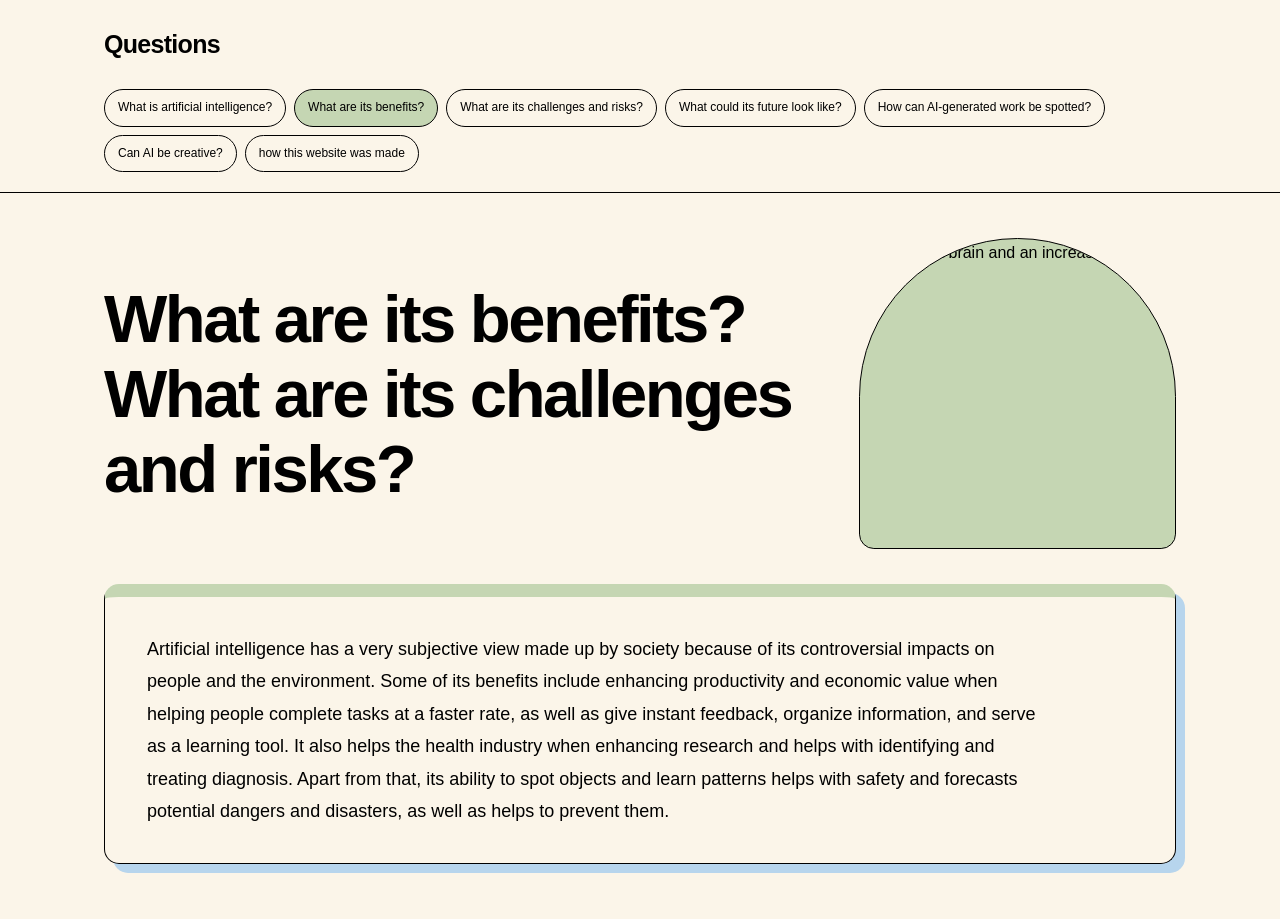
==== benefits.html @ 4c1b1de1 "Add files via upload" ====
<!doctype html>
<html lang="en"><head><meta charset="utf-8"><meta name="viewport" content="width=device-width, initial-scale=1"><meta name="description" content="What are its benefits? What are its challenges and risks?"><title>What are its benefits? What are its challenges and risks? | Questions</title><link rel="icon" href="assets/computer.svg" type="image/svg+xml"><link rel="stylesheet" href="styles.css"></head><body class="benefits"><a class="skip" href="#main">Skip to content</a><header class="site-header"><div class="shell"><div class="topbar"><a class="brand" href="index.html">Questions</a></div><nav aria-label="Questions"><a href="index.html">What is artificial intelligence?</a><a href="benefits.html" aria-current="page">What are its benefits?</a><a href="challenges.html">What are its challenges and risks?</a><a href="futures.html">What could its future look like?</a><a href="spotting.html">How can AI-generated work be spotted?</a><a href="creativity.html">Can AI be creative?</a><a href="making.html">how this website was made</a></nav></div></header><main class="shell" id="main"><section class="question-heading"><h1>What are its benefits? What are its challenges and risks?</h1><img src="assets/benefits.svg" width="480" height="470" alt="A heart, a brain and an increasing bar chart." class="question-art"></section><article class="answer"><p>Artificial intelligence has a very subjective view made up by society because of its controversial impacts on people and the environment. Some of its benefits include enhancing productivity and economic value when helping people complete tasks at a faster rate, as well as give instant feedback, organize information, and serve as a learning tool. It also helps the health industry when enhancing research and helps with identifying and treating diagnosis. Apart from that, its ability to spot objects and learn patterns helps with safety and forecasts potential dangers and disasters, as well as helps to prevent them.</p></article></main></body></html>
---- styles.css ----
:root{--cream:#fbf5e9;--blue:#b7d5ed;--green:#c5d6b3;--red:#edafa4;--orange:#f0c297;--yellow:#f6df93;--accent:var(--blue);--second:var(--blue)}
*{box-sizing:border-box}body{margin:0;background:var(--cream);color:#000;font-family:Arial,Helvetica,sans-serif;line-height:1.8}a,a:visited{color:#000;text-underline-offset:4px}a:focus-visible{outline:3px solid #000;outline-offset:5px}::selection{background:var(--yellow);color:#000}.shell{max-width:1200px;margin:auto;padding:0 5%}.skip{position:absolute;top:-100px;left:20px;background:var(--cream);padding:12px;z-index:10}.skip:focus{top:10px}.site-header{border-bottom:1px solid #000}.topbar{padding:22px 0}.brand{font-weight:900;font-size:25px;text-decoration:none;letter-spacing:-.7px}nav{display:flex;flex-wrap:wrap;gap:8px;padding-bottom:20px}nav a{font-size:12px;text-decoration:none;border:1px solid #000;border-radius:24px;padding:7px 13px}nav a:hover,nav a[aria-current=page]{background:var(--accent)}.question-heading{display:grid;grid-template-columns:1.7fr .75fr;gap:35px;align-items:center;padding:45px 0 35px}h1{font-size:clamp(36px,5.4vw,67px);line-height:1.12;letter-spacing:-2.5px;margin:0;font-weight:800;overflow-wrap:break-word}.question-art{display:block;width:100%;height:auto;border:1px solid #000;border-radius:160px 160px 15px 15px;background:var(--accent)}.answer{position:relative;border:1px solid #000;border-radius:15px;padding:36px 42px;margin:0 0 55px;background:var(--cream);box-shadow:9px 9px 0 var(--second);border-top:13px solid var(--accent)}.answer p{font-size:18px;max-width:900px;margin:0;white-space:normal}.answer .source{margin-top:25px;border-top:1px solid #000;padding-top:18px;font-size:14px;overflow-wrap:anywhere}.benefits{--accent:var(--green);--second:var(--blue)}.risks{--accent:var(--orange);--second:var(--red)}.future{--accent:var(--green);--second:var(--red)}.creative{--accent:var(--yellow);--second:var(--orange)}
@media(max-width:720px){.shell{padding:0 6%}.question-heading{grid-template-columns:1fr;padding:32px 0 25px;gap:24px}.question-art{max-width:200px;justify-self:center}h1{letter-spacing:-1.4px}.answer{padding:24px;margin-bottom:35px;box-shadow:5px 5px 0 var(--second)}.answer p{font-size:17px}nav{gap:6px}nav a{font-size:11px;padding:6px 10px}}

.making{--accent:var(--blue);--second:var(--blue)}
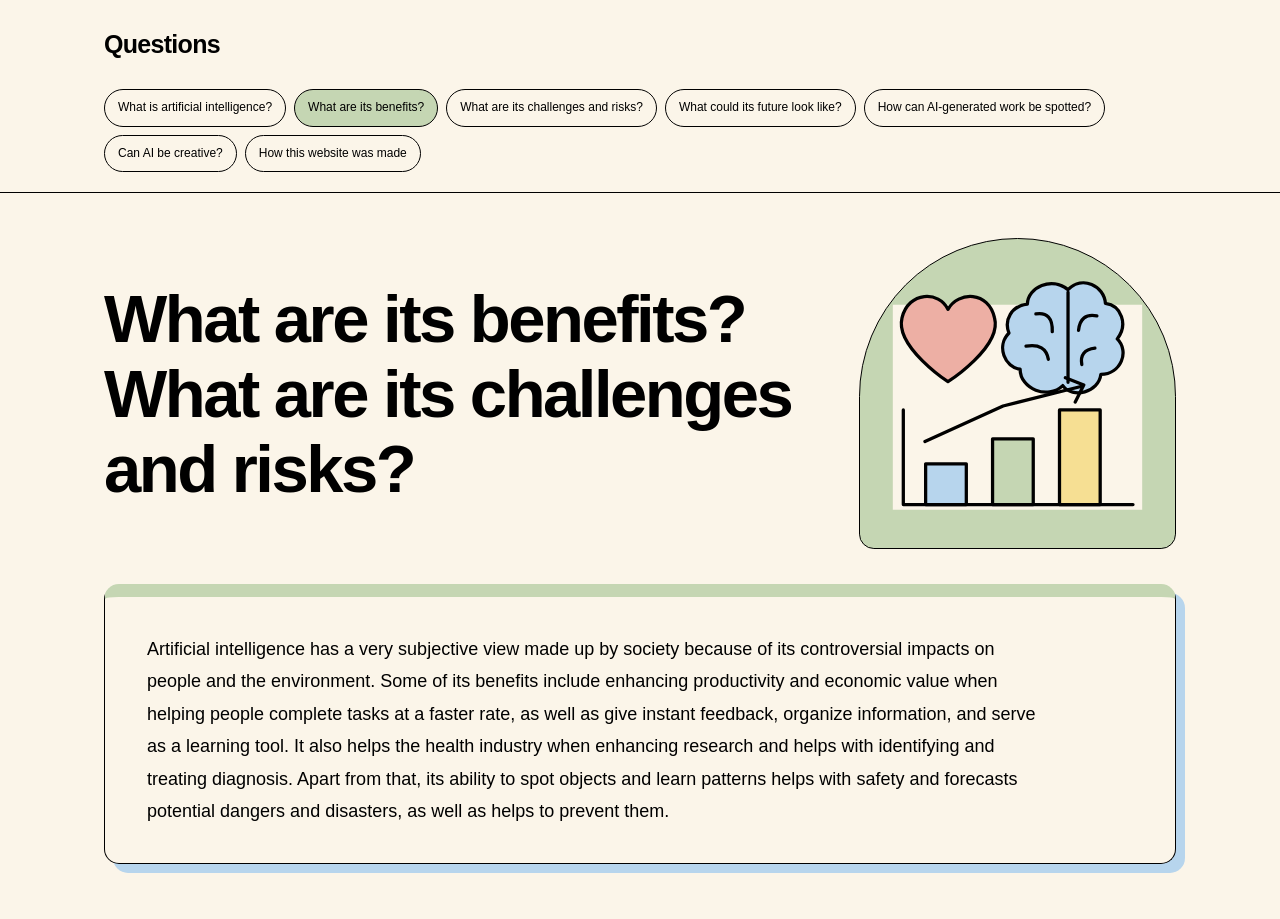
==== commit 79552ecd: "Add files via upload" ====
--- a/benefits.html
+++ b/benefits.html
@@ -1,2 +1,2 @@
 <!doctype html>
-<html lang="en"><head><meta charset="utf-8"><meta name="viewport" content="width=device-width, initial-scale=1"><meta name="description" content="What are its benefits? What are its challenges and risks?"><title>What are its benefits? What are its challenges and risks? | Questions</title><link rel="icon" href="assets/computer.svg" type="image/svg+xml"><link rel="stylesheet" href="styles.css"></head><body class="benefits"><a class="skip" href="#main">Skip to content</a><header class="site-header"><div class="shell"><div class="topbar"><a class="brand" href="index.html">Questions</a></div><nav aria-label="Questions"><a href="index.html">What is artificial intelligence?</a><a href="benefits.html" aria-current="page">What are its benefits?</a><a href="challenges.html">What are its challenges and risks?</a><a href="futures.html">What could its future look like?</a><a href="spotting.html">How can AI-generated work be spotted?</a><a href="creativity.html">Can AI be creative?</a><a href="making.html">how this website was made</a></nav></div></header><main class="shell" id="main"><section class="question-heading"><h1>What are its benefits? What are its challenges and risks?</h1><img src="assets/benefits.svg" width="480" height="470" alt="A heart, a brain and an increasing bar chart." class="question-art"></section><article class="answer"><p>Artificial intelligence has a very subjective view made up by society because of its controversial impacts on people and the environment. Some of its benefits include enhancing productivity and economic value when helping people complete tasks at a faster rate, as well as give instant feedback, organize information, and serve as a learning tool. It also helps the health industry when enhancing research and helps with identifying and treating diagnosis. Apart from that, its ability to spot objects and learn patterns helps with safety and forecasts potential dangers and disasters, as well as helps to prevent them.</p></article></main></body></html>+<html lang="en"><head><meta charset="utf-8"><meta name="viewport" content="width=device-width, initial-scale=1"><meta name="description" content="What are its benefits? What are its challenges and risks?"><title>What are its benefits? What are its challenges and risks? | Questions</title><link rel="icon" href="assets/computer.svg" type="image/svg+xml"><link rel="stylesheet" href="styles.css"></head><body class="benefits"><a class="skip" href="#main">Skip to content</a><header class="site-header"><div class="shell"><div class="topbar"><a class="brand" href="index.html">Questions</a></div><nav aria-label="Questions"><a href="index.html">What is artificial intelligence?</a><a href="benefits.html" aria-current="page">What are its benefits?</a><a href="challenges.html">What are its challenges and risks?</a><a href="futures.html">What could its future look like?</a><a href="spotting.html">How can AI-generated work be spotted?</a><a href="creativity.html">Can AI be creative?</a><a href="making.html">How this website was made</a></nav></div></header><main class="shell" id="main"><section class="question-heading"><h1>What are its benefits? What are its challenges and risks?</h1><img src="assets/benefits.svg" width="480" height="470" alt="A heart, a brain and an increasing bar chart." class="question-art"></section><article class="answer"><p>Artificial intelligence has a very subjective view made up by society because of its controversial impacts on people and the environment. Some of its benefits include enhancing productivity and economic value when helping people complete tasks at a faster rate, as well as give instant feedback, organize information, and serve as a learning tool. It also helps the health industry when enhancing research and helps with identifying and treating diagnosis. Apart from that, its ability to spot objects and learn patterns helps with safety and forecasts potential dangers and disasters, as well as helps to prevent them.</p></article></main></body></html>
--- a/styles.css
+++ b/styles.css
@@ -3,3 +3,5 @@
 @media(max-width:720px){.shell{padding:0 6%}.question-heading{grid-template-columns:1fr;padding:32px 0 25px;gap:24px}.question-art{max-width:200px;justify-self:center}h1{letter-spacing:-1.4px}.answer{padding:24px;margin-bottom:35px;box-shadow:5px 5px 0 var(--second)}.answer p{font-size:17px}nav{gap:6px}nav a{font-size:11px;padding:6px 10px}}
 
 .making{--accent:var(--blue);--second:var(--blue)}
+
+.answer p + p{margin-top:24px}
